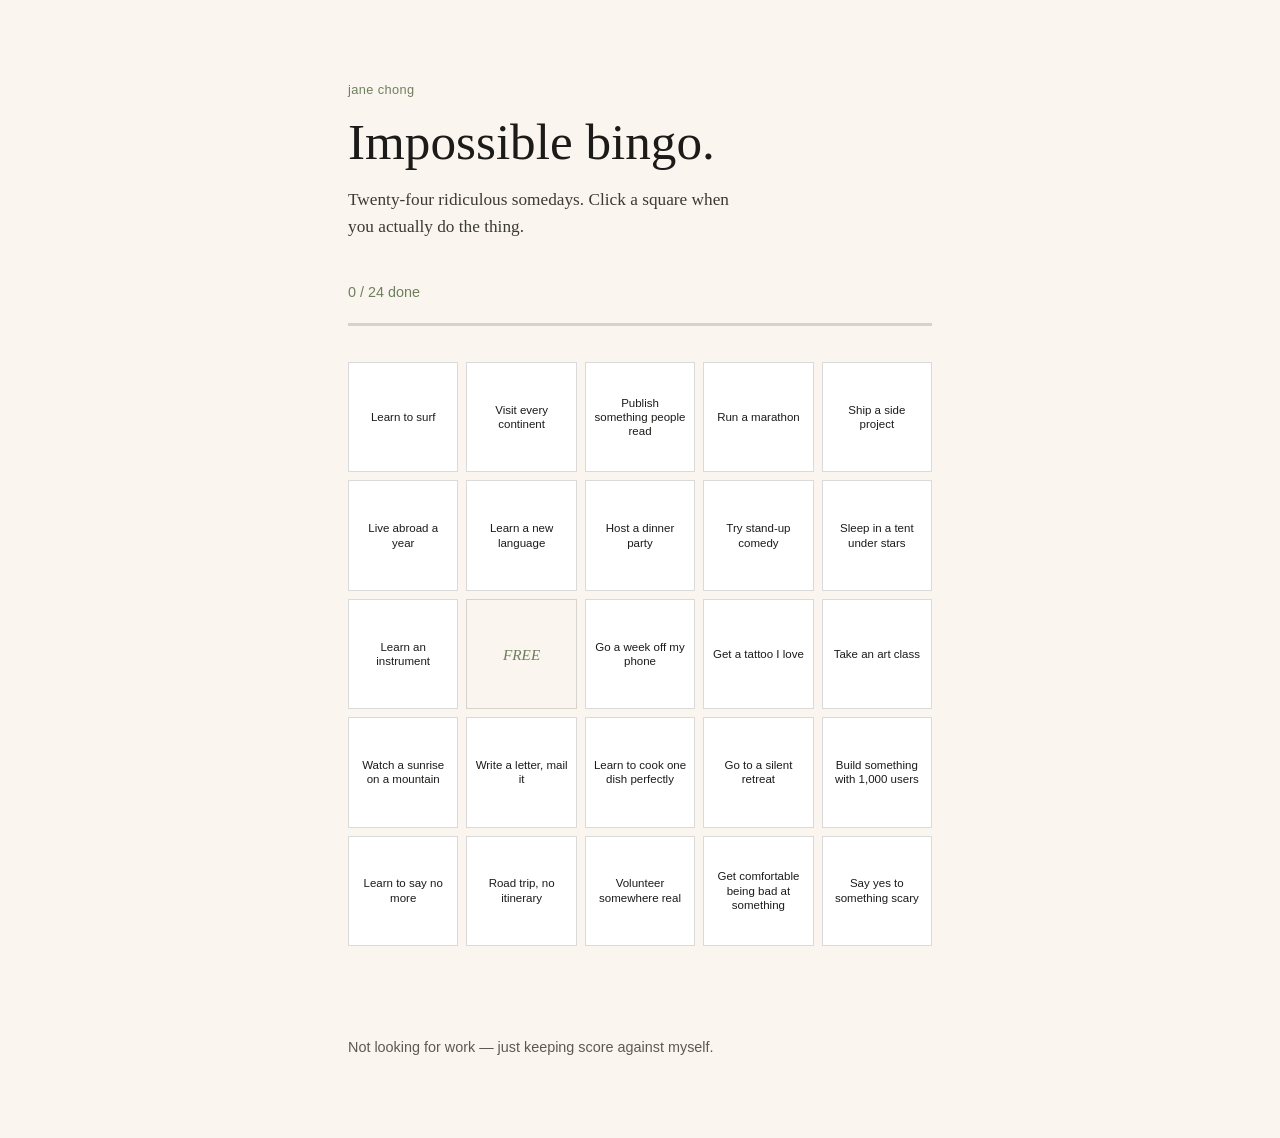
==== index.html @ 9ee8c359 "Replace website with simple html bingo card" ====
<!DOCTYPE html>
<html lang="en">
<head>
<meta charset="UTF-8">
<meta name="viewport" content="width=device-width, initial-scale=1.0">
<title>Jane Chong — Impossible Bingo</title>
<style>
  :root{
    --paper:#FAF6EF;
    --ink:#1C1B19;
    --clay:#B75B39;
    --sage:#6E7F5C;
    --gold:#C79A4B;
    --line:rgba(28,27,25,0.16);
  }
  *{box-sizing:border-box;}
  body{
    margin:0;
    background:var(--paper);
    color:var(--ink);
    font-family:Georgia, 'Iowan Old Style', 'Times New Roman', serif;
    line-height:1.55;
  }
  ::selection{background:var(--gold); color:var(--paper);}

  .wrap{
    max-width:640px;
    margin:0 auto;
    padding:0 28px;
  }

  header{
    padding:80px 0 40px;
  }
  header .kicker{
    font-family:Helvetica, Arial, sans-serif;
    font-size:0.8rem;
    letter-spacing:0.03em;
    color:var(--sage);
    margin:0 0 14px;
  }
  header h1{
    font-size:clamp(2.2rem, 7vw, 3.2rem);
    margin:0 0 18px;
    font-weight:400;
    line-height:1.08;
  }
  header p{
    font-size:1.08rem;
    max-width:46ch;
    color:#3c3a35;
    margin:0;
  }

  .progress-row{
    display:flex;
    align-items:baseline;
    justify-content:space-between;
    margin:0 0 20px;
    font-family:Helvetica, Arial, sans-serif;
  }
  .progress-count{
    font-size:0.9rem;
    color:var(--sage);
  }
  .progress-bar{
    height:3px;
    background:var(--line);
    margin-bottom:36px;
    position:relative;
  }
  .progress-fill{
    position:absolute;
    left:0; top:0; bottom:0;
    width:0%;
    background:var(--clay);
    transition:width .3s ease;
  }

  .bingo{
    display:grid;
    grid-template-columns:repeat(5, 1fr);
    gap:8px;
    margin-bottom:90px;
  }
  .cell{
    aspect-ratio:1;
    border:1px solid var(--line);
    background:#fff;
    display:flex;
    align-items:center;
    justify-content:center;
    text-align:center;
    padding:8px;
    font-size:0.72rem;
    line-height:1.25;
    cursor:pointer;
    transition:background .15s ease, color .15s ease;
    font-family:Helvetica, Arial, sans-serif;
  }
  .cell.free{
    background:var(--paper);
    font-family:Georgia, serif;
    font-style:italic;
    font-size:0.95rem;
    color:var(--sage);
    cursor:default;
  }
  .cell.done{
    background:var(--clay);
    color:#fff;
    border-color:var(--clay);
  }
  .cell:hover:not(.free):not(.done){
    border-color:var(--clay);
  }

  footer{
    font-family:Helvetica, Arial, sans-serif;
    font-size:0.9rem;
    color:#5a5a52;
    padding-bottom:80px;
  }
</style>
</head>
<body>

<div class="wrap">

  <header>
    <p class="kicker">jane chong</p>
    <h1>Impossible bingo.</h1>
    <p>Twenty-four ridiculous somedays. Click a square when you actually do the thing.</p>
  </header>

  <div class="progress-row">
    <span class="progress-count" id="progressCount">0 / 24 done</span>
  </div>
  <div class="progress-bar"><div class="progress-fill" id="progressFill"></div></div>

  <div class="bingo" id="bingoGrid">
    <div class="cell">Learn to surf</div>
    <div class="cell">Visit every continent</div>
    <div class="cell">Publish something people read</div>
    <div class="cell">Run a marathon</div>
    <div class="cell">Ship a side project</div>
    <div class="cell">Live abroad a year</div>
    <div class="cell">Learn a new language</div>
    <div class="cell">Host a dinner party</div>
    <div class="cell">Try stand-up comedy</div>
    <div class="cell">Sleep in a tent under stars</div>
    <div class="cell">Learn an instrument</div>
    <div class="cell free">FREE</div>
    <div class="cell">Go a week off my phone</div>
    <div class="cell">Get a tattoo I love</div>
    <div class="cell">Take an art class</div>
    <div class="cell">Watch a sunrise on a mountain</div>
    <div class="cell">Write a letter, mail it</div>
    <div class="cell">Learn to cook one dish perfectly</div>
    <div class="cell">Go to a silent retreat</div>
    <div class="cell">Build something with 1,000 users</div>
    <div class="cell">Learn to say no more</div>
    <div class="cell">Road trip, no itinerary</div>
    <div class="cell">Volunteer somewhere real</div>
    <div class="cell">Get comfortable being bad at something</div>
    <div class="cell">Say yes to something scary</div>
  </div>

  <footer>
    Not looking for work — just keeping score against myself.
  </footer>

</div>

<script>
  var cells = document.querySelectorAll('#bingoGrid .cell:not(.free)');
  var count = document.getElementById('progressCount');
  var fill = document.getElementById('progressFill');
  var total = cells.length;

  function update(){
    var done = document.querySelectorAll('#bingoGrid .cell.done').length;
    count.textContent = done + ' / ' + total + ' done';
    fill.style.width = (done / total * 100) + '%';
  }

  cells.forEach(function(c){
    c.addEventListener('click', function(){
      c.classList.toggle('done');
      update();
    });
  });

  update();
</script>

</body>
</html>
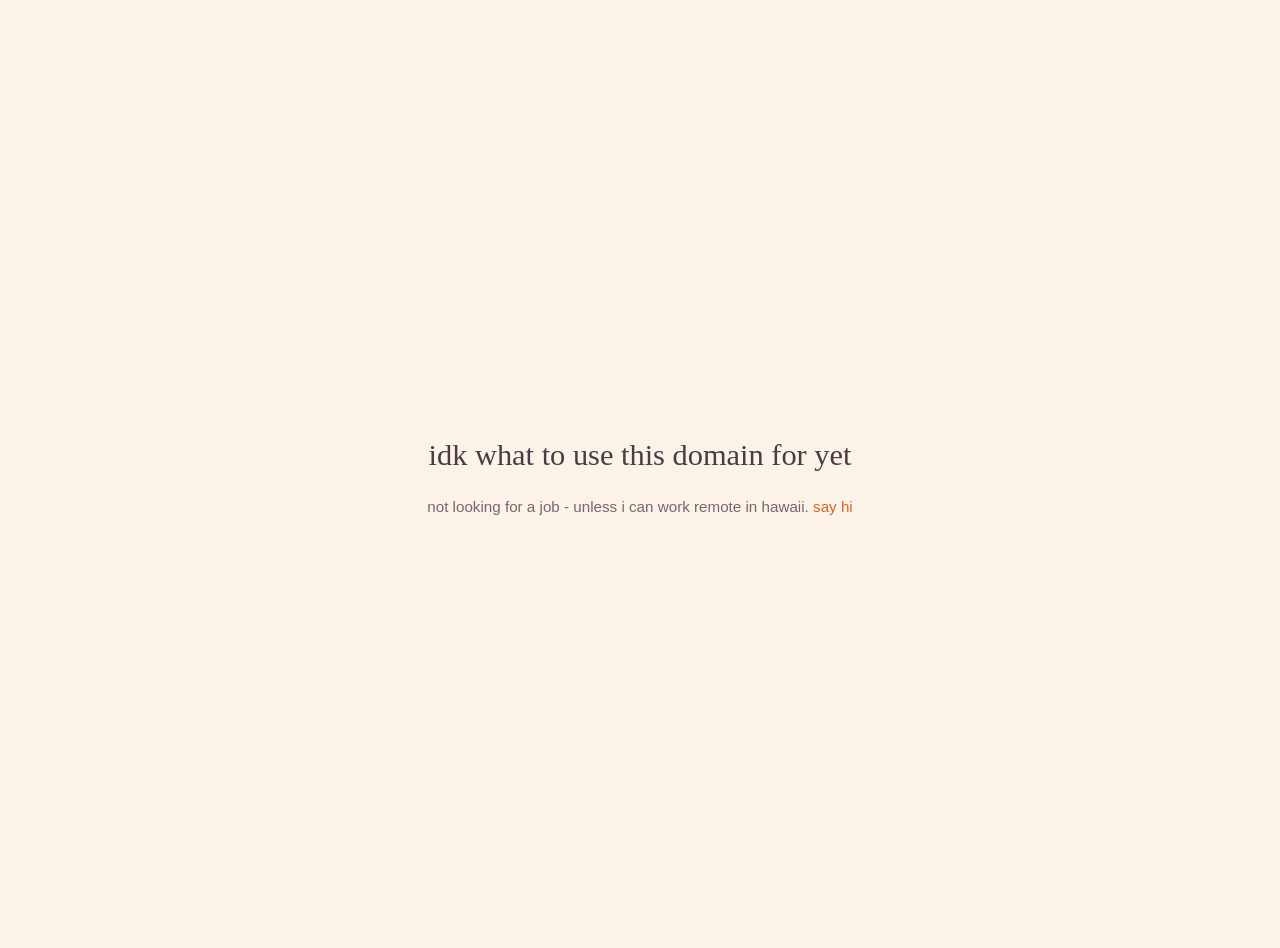
==== commit c2212fa3: "Replace bingo with undecided" ====
--- a/index.html
+++ b/index.html
@@ -3,196 +3,41 @@
 <head>
 <meta charset="UTF-8">
 <meta name="viewport" content="width=device-width, initial-scale=1.0">
-<title>Jane Chong — Impossible Bingo</title>
+<title>janechong.dev</title>
 <style>
-  :root{
-    --paper:#FAF6EF;
-    --ink:#1C1B19;
-    --clay:#B75B39;
-    --sage:#6E7F5C;
-    --gold:#C79A4B;
-    --line:rgba(28,27,25,0.16);
-  }
-  *{box-sizing:border-box;}
   body{
     margin:0;
-    background:var(--paper);
-    color:var(--ink);
-    font-family:Georgia, 'Iowan Old Style', 'Times New Roman', serif;
-    line-height:1.55;
-  }
-  ::selection{background:var(--gold); color:var(--paper);}
-
-  .wrap{
-    max-width:640px;
-    margin:0 auto;
-    padding:0 28px;
-  }
-
-  header{
-    padding:80px 0 40px;
-  }
-  header .kicker{
-    font-family:Helvetica, Arial, sans-serif;
-    font-size:0.8rem;
-    letter-spacing:0.03em;
-    color:var(--sage);
-    margin:0 0 14px;
-  }
-  header h1{
-    font-size:clamp(2.2rem, 7vw, 3.2rem);
-    margin:0 0 18px;
-    font-weight:400;
-    line-height:1.08;
-  }
-  header p{
-    font-size:1.08rem;
-    max-width:46ch;
-    color:#3c3a35;
-    margin:0;
-  }
-
-  .progress-row{
-    display:flex;
-    align-items:baseline;
-    justify-content:space-between;
-    margin:0 0 20px;
-    font-family:Helvetica, Arial, sans-serif;
-  }
-  .progress-count{
-    font-size:0.9rem;
-    color:var(--sage);
-  }
-  .progress-bar{
-    height:3px;
-    background:var(--line);
-    margin-bottom:36px;
-    position:relative;
-  }
-  .progress-fill{
-    position:absolute;
-    left:0; top:0; bottom:0;
-    width:0%;
-    background:var(--clay);
-    transition:width .3s ease;
-  }
-
-  .bingo{
-    display:grid;
-    grid-template-columns:repeat(5, 1fr);
-    gap:8px;
-    margin-bottom:90px;
-  }
-  .cell{
-    aspect-ratio:1;
-    border:1px solid var(--line);
-    background:#fff;
+    height:100vh;
     display:flex;
     align-items:center;
     justify-content:center;
+    background:#FBF3E7;
+    color:#4A3B45;
+    font-family:Georgia, 'Times New Roman', serif;
     text-align:center;
-    padding:8px;
-    font-size:0.72rem;
-    line-height:1.25;
-    cursor:pointer;
-    transition:background .15s ease, color .15s ease;
+    padding:24px;
+  }
+  .wrap{max-width:480px;}
+  h1{
+    font-size:clamp(1.4rem, 4vw, 1.9rem);
+    font-weight:400;
+    line-height:1.5;
+    margin:0 0 20px;
+  }
+  p{
     font-family:Helvetica, Arial, sans-serif;
+    font-size:0.95rem;
+    color:#7a6570;
+    margin:0;
   }
-  .cell.free{
-    background:var(--paper);
-    font-family:Georgia, serif;
-    font-style:italic;
-    font-size:0.95rem;
-    color:var(--sage);
-    cursor:default;
-  }
-  .cell.done{
-    background:var(--clay);
-    color:#fff;
-    border-color:var(--clay);
-  }
-  .cell:hover:not(.free):not(.done){
-    border-color:var(--clay);
-  }
-
-  footer{
-    font-family:Helvetica, Arial, sans-serif;
-    font-size:0.9rem;
-    color:#5a5a52;
-    padding-bottom:80px;
-  }
+  a{color:#D9622B; text-decoration:none;}
+  a:hover{text-decoration:underline;}
 </style>
 </head>
 <body>
-
-<div class="wrap">
-
-  <header>
-    <p class="kicker">jane chong</p>
-    <h1>Impossible bingo.</h1>
-    <p>Twenty-four ridiculous somedays. Click a square when you actually do the thing.</p>
-  </header>
-
-  <div class="progress-row">
-    <span class="progress-count" id="progressCount">0 / 24 done</span>
+  <div class="wrap">
+    <h1>idk what to use this domain for yet</h1>
+    <p>not looking for a job - unless i can work remote in hawaii. <a href="mailto:janechong.dev@gmail.com">say hi</a></p>
   </div>
-  <div class="progress-bar"><div class="progress-fill" id="progressFill"></div></div>
-
-  <div class="bingo" id="bingoGrid">
-    <div class="cell">Learn to surf</div>
-    <div class="cell">Visit every continent</div>
-    <div class="cell">Publish something people read</div>
-    <div class="cell">Run a marathon</div>
-    <div class="cell">Ship a side project</div>
-    <div class="cell">Live abroad a year</div>
-    <div class="cell">Learn a new language</div>
-    <div class="cell">Host a dinner party</div>
-    <div class="cell">Try stand-up comedy</div>
-    <div class="cell">Sleep in a tent under stars</div>
-    <div class="cell">Learn an instrument</div>
-    <div class="cell free">FREE</div>
-    <div class="cell">Go a week off my phone</div>
-    <div class="cell">Get a tattoo I love</div>
-    <div class="cell">Take an art class</div>
-    <div class="cell">Watch a sunrise on a mountain</div>
-    <div class="cell">Write a letter, mail it</div>
-    <div class="cell">Learn to cook one dish perfectly</div>
-    <div class="cell">Go to a silent retreat</div>
-    <div class="cell">Build something with 1,000 users</div>
-    <div class="cell">Learn to say no more</div>
-    <div class="cell">Road trip, no itinerary</div>
-    <div class="cell">Volunteer somewhere real</div>
-    <div class="cell">Get comfortable being bad at something</div>
-    <div class="cell">Say yes to something scary</div>
-  </div>
-
-  <footer>
-    Not looking for work — just keeping score against myself.
-  </footer>
-
-</div>
-
-<script>
-  var cells = document.querySelectorAll('#bingoGrid .cell:not(.free)');
-  var count = document.getElementById('progressCount');
-  var fill = document.getElementById('progressFill');
-  var total = cells.length;
-
-  function update(){
-    var done = document.querySelectorAll('#bingoGrid .cell.done').length;
-    count.textContent = done + ' / ' + total + ' done';
-    fill.style.width = (done / total * 100) + '%';
-  }
-
-  cells.forEach(function(c){
-    c.addEventListener('click', function(){
-      c.classList.toggle('done');
-      update();
-    });
-  });
-
-  update();
-</script>
-
 </body>
 </html>
